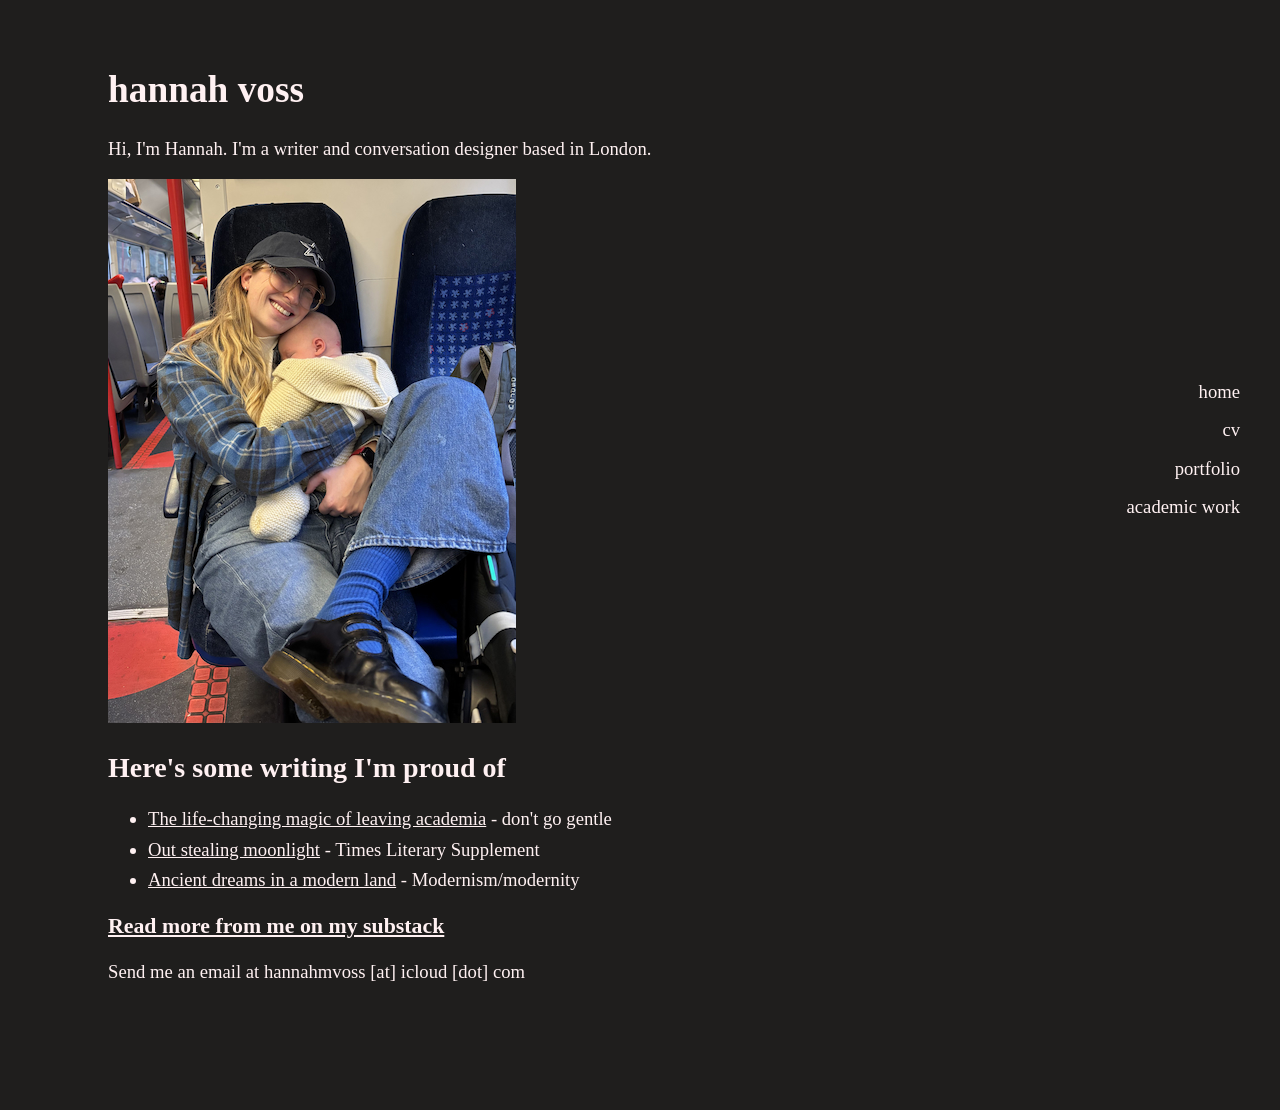
==== index.html @ 4b76bc66 "Update index.html" ====
<!DOCTYPE html>
<html>
<head>
  <title>hannah voss</title>
  <link rel="stylesheet" href="style.css">
  <link rel="apple-touch-icon" sizes="180x180" href="/apple-touch-icon.png">
  <link rel="icon" type="image/png" sizes="32x32" href="/favicon-32x32.png">
  <link rel="icon" type="image/png" sizes="16x16" href="/favicon-16x16.png">
  <link rel="manifest" href="/site.webmanifest">
</head>
  <body>
    <div class="sidebar">
      <a href="index.html">home</a>
      <a href="cv.html">cv</a>
      <a href="portfolio.html">portfolio</a>
      <a href="academic.html">academic work</a>
    </div>
    <div class="content">
    <h1 style="margin-top: 0;">hannah voss</h1>
    <p>Hi, I'm Hannah. I'm a writer and conversation designer based in London.</p>
    
    <img src="IMG_5648.jpg" alt="me on the train with my son" style="width:408px;height:544px;">
    
    <h2>Here's some writing I'm proud of</h2>
  
    <ul>
    <li><a href="https://hannahvoss.substack.com/p/the-life-changing-magic-of-leaving">The life-changing magic of leaving academia</a> - don't go gentle</li>
    <li><a href="https://www.the-tls.com/literature/poetry-literature/collected-poems-anne-stevenson-book-review-hannah-voss">Out stealing moonlight</a> - Times Literary Supplement</li>
    <li><a href="https://modernismmodernity.org/forums/posts/voss-ancient-dreams-modern-land-barbara-hepworth-scottish-national-gallery-modern-art">Ancient dreams in a modern land</a> - Modernism/modernity </li>
    </ul>
    
    <h3><a href="http://hannahvoss.substack.com">Read more from me on my substack</a></h3>
    <p>Send me an email at hannahmvoss [at] icloud [dot] com</p>
    </div>
  </body>
</html>
---- style.css ----
/* unvisited link */
a:link {
  color: #FFF1F2;
}
/* visited link */
a:visited {
  color: #677EAA;
}

body {
  color: #FFF1F2;
  background-color: #1F1E1D;
  padding: 100px;
  padding-top: 60px;
  font-size: 14pt;
  line-height: 1.2;
}

.sidebar {
  position: fixed;
  top: 50%;
  right: 40px;
  transform: translateY(-50%);
  display: flex;
  flex-direction: column;
  gap: 16px;
  text-align: right;
}

.sidebar a {
  color: #FFF1F2;
  text-decoration: none;
}

.sidebar a:hover {
  text-decoration: underline;
}

.content {
  max-width: 900px;
}

li {
  margin-bottom: 8px;
}

h1 {
  margin-top: 0;
}
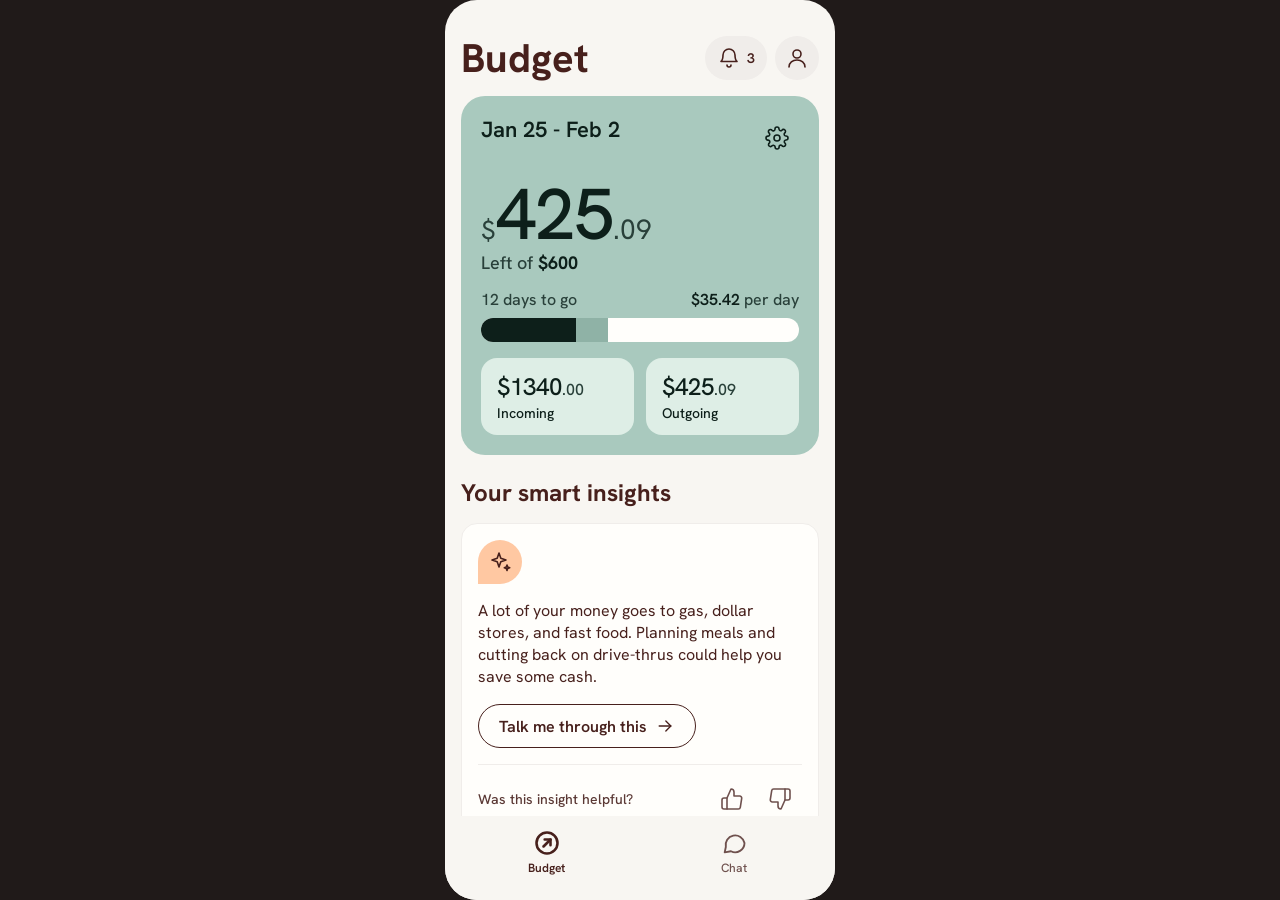
==== commit be0fd51d: "Add files via upload" ====
--- a/index.html
+++ b/index.html
@@ -1,36 +1,288 @@
-<!DOCTYPE html>
-<html>
+<!doctype html>
+<html lang="en">
 <head>
-  <title>hannah voss</title>
-  <link rel="stylesheet" href="style.css">
-  <link rel="apple-touch-icon" sizes="180x180" href="/apple-touch-icon.png">
-  <link rel="icon" type="image/png" sizes="32x32" href="/favicon-32x32.png">
-  <link rel="icon" type="image/png" sizes="16x16" href="/favicon-16x16.png">
-  <link rel="manifest" href="/site.webmanifest">
+<meta charset="utf-8">
+<meta name="viewport" content="width=device-width, initial-scale=1, viewport-fit=cover">
+<title>Budget insight to chat – prototype</title>
+<style>
+/* Hanken Grotesk, SIL Open Font License 1.1 (embedded so the prototype looks the same everywhere) */
+@font-face{font-family:'Hanken Grotesk';font-style:normal;font-weight:100 900;font-display:swap;src:url([data-uri]) format('woff2')}
+:root{
+  --bg:#f8f6f2; --card:#fffefb; --ink:#47201c; --ink2:#5b3935; --ink3:#6f514e; --ink3inv:#ac9b98;
+  --line:#f0edea; --chip:#f0edea; --peach:#ffc8a2;
+  --font:'Hanken Grotesk','Helvetica Neue',Helvetica,Arial,system-ui,sans-serif;
+}
+*{box-sizing:border-box}
+html,body{margin:0;height:100%}
+body{background:#201a19;font-family:var(--font);color:var(--ink);display:flex;align-items:center;justify-content:center;-webkit-font-smoothing:antialiased}
+button{font-family:inherit;cursor:pointer;color:inherit}
+svg{display:block}
+.ic{fill:none;stroke:currentColor;stroke-width:1.6;stroke-linecap:round;stroke-linejoin:round}
+
+.phone{position:relative;width:min(390px,100vw);height:min(929px,100dvh);background:var(--bg);overflow:hidden;display:flex;flex-direction:column;border-radius:32px}
+@media (max-width:430px){.phone{border-radius:0}}
+.screen{flex:1 1 0;min-height:0;display:none;flex-direction:column}
+.screen.on{display:flex}
+
+/* budget */
+#budget{overflow-y:auto;padding:36px 16px 24px;gap:16px}
+.top{display:flex;align-items:center;justify-content:space-between;gap:8px}
+.top h1{margin:0;font-size:40px;line-height:44px;font-weight:700}
+.top .r{display:flex;align-items:center;gap:8px}
+.pill{display:flex;align-items:center;gap:6px;height:44px;padding:0 12px;border:0;border-radius:1000px;background:var(--chip)}
+.pill b{font-size:14px;font-weight:600}
+.round{width:44px;height:44px;border:0;border-radius:50%;background:var(--chip);display:flex;align-items:center;justify-content:center}
+.plain{width:44px;height:44px;border:0;background:transparent;display:flex;align-items:center;justify-content:center}
+
+.bcard{background:#a9c9be;color:#0d1f1a;border-radius:24px;padding:20px;display:flex;flex-direction:column;gap:16px}
+.bcard .row1{display:flex;justify-content:space-between;align-items:flex-start}
+.bcard .date{font-size:22px;line-height:28px;font-weight:600}
+.amt{display:flex;align-items:baseline}
+.amt .d{font-size:26px;line-height:40px;color:#29403a}
+.amt .n{font-size:72px;line-height:76px;font-weight:500;letter-spacing:-1px}
+.amt .c{font-size:28px;line-height:40px;color:#29403a}
+.left{font-size:18px;line-height:22px;color:#29403a;font-weight:500}
+.left b{color:#0d1f1a;font-weight:700}
+.days{display:flex;justify-content:space-between;font-size:16px;line-height:20px;font-weight:500}
+.days .m{color:#29403a}
+.days b{font-weight:600}
+.bar{height:24px;border-radius:1000px;background:#fffefb;overflow:hidden;display:flex;margin-top:8px}
+.bar i{display:block;height:100%}
+.tiles{display:grid;grid-template-columns:repeat(2,minmax(0,1fr));gap:12px}
+.tile{background:#deeee6;border-radius:16px;padding:14px 16px}
+.tile .v{font-size:24px;line-height:30px;font-weight:500}
+.tile .v small{font-size:16px;color:#29403a}
+.tile .l{font-size:14px;line-height:16px;font-weight:500}
+
+#budget h2{margin:8px 0 0;font-size:24px;line-height:28px;font-weight:700}
+.insight{background:var(--card);border:1px solid var(--line);border-radius:16px;padding:16px;display:flex;flex-direction:column;gap:16px}
+.spark{width:44px;height:44px;border-radius:22px 22px 22px 0;background:var(--peach);display:flex;align-items:center;justify-content:center}
+.insight p{margin:0;font-size:16px;line-height:22px}
+.cta{align-self:flex-start;display:flex;align-items:center;gap:8px;height:44px;padding:0 20px;border:1px solid var(--ink);border-radius:1000px;background:transparent;font-size:16px;font-weight:600}
+.fb{border-top:1px solid var(--line);padding-top:12px;min-height:57px;display:flex;align-items:center;justify-content:space-between}
+.fb .q{font-size:14px;line-height:18px;font-weight:500;color:var(--ink2)}
+.fb .thumbs{display:flex;gap:4px}
+.thumb{color:var(--ink3)}
+.thumb.pressed{color:var(--ink3inv)}
+.thanks{display:none;align-items:center;gap:12px;min-height:44px;color:var(--ink2);font-size:16px}
+.fb.done .q,.fb.done .thumbs{display:none}
+.fb.done .thanks{display:flex}
+
+/* chat */
+#chat{background:radial-gradient(120% 55% at 100% 62%,rgba(255,200,162,.55),rgba(255,200,162,0) 70%),radial-gradient(90% 40% at 0% 40%,rgba(255,200,162,.35),rgba(255,200,162,0) 70%),#fffefb}
+.chead{display:flex;align-items:center;justify-content:space-between;padding:56px 16px 8px}
+.chead .r{display:flex;gap:8px}
+.chead .round{width:40px;height:40px}
+.msgs{flex:1 1 0;min-height:0;overflow-y:auto;scroll-behavior:smooth;padding:8px 20px 16px;display:flex;flex-direction:column;gap:24px}
+.msgs h1{margin:0;font-size:40px;line-height:44px;font-weight:700}
+.intro{font-size:16px;line-height:22px;display:flex;flex-direction:column;gap:16px}
+.intro ul{list-style:none;margin:0;padding:0;display:flex;flex-direction:column;gap:2px}
+.cleo{font-size:16px;line-height:22px;max-width:92%}
+.user{align-self:flex-end;max-width:80%;background:var(--card);border-radius:24px 24px 0 24px;padding:12px 20px;font-size:16px;line-height:22px}
+.dots span{display:inline-block;width:8px;height:8px;border-radius:50%;background:#846a67;margin-right:6px;animation:blink 1s infinite ease-in-out}
+.dots span:nth-child(2){animation-delay:.15s}
+.dots span:nth-child(3){animation-delay:.3s}
+@keyframes blink{0%,80%,100%{opacity:.25}40%{opacity:1}}
+.composer{background:rgba(255,254,251,.85);border-radius:32px 32px 0 0;padding:12px 16px 4px;display:flex;flex-direction:column;gap:12px}
+.chipwrap{display:flex;justify-content:flex-end}
+.chip{min-height:44px;max-width:100%;padding:0 20px;border:1px solid var(--ink);border-radius:1000px;background:var(--card);font-size:16px;font-weight:600}
+.inrow{display:flex;align-items:center;gap:12px}
+.input{flex:1 1 0;min-width:0;height:52px;padding:0 20px;border:1px solid var(--line);border-radius:1000px;background:var(--card);color:var(--ink2);text-align:left;font-size:16px}
+.voice{width:52px;height:52px;flex:none;border:0;border-radius:50%;background:var(--ink);color:#fffefb;display:flex;align-items:center;justify-content:center}
+
+/* nav */
+nav{flex:none;display:grid;grid-template-columns:repeat(2,minmax(0,1fr));padding:8px 8px 20px;transition:background .2s}
+nav button{min-height:56px;border:0;background:transparent;display:flex;flex-direction:column;align-items:center;justify-content:center;gap:4px;font-size:12px;line-height:14px;font-weight:500;color:var(--ink3)}
+nav button.active{color:var(--ink);font-weight:600}
+nav button.active .ic{stroke-width:2.2}
+nav button#nav-chat.active .ic{fill:currentColor}
+</style>
 </head>
-  <body>
-    <div class="sidebar">
-      <a href="index.html">home</a>
-      <a href="cv.html">cv</a>
-      <a href="portfolio.html">portfolio</a>
-      <a href="academic.html">academic work</a>
-    </div>
-    <div class="content">
-    <h1 style="margin-top: 0;">hannah voss</h1>
-    <p>Hi, I'm Hannah. I'm a writer and conversation designer based in London.</p>
-    
-    <img src="IMG_5648.jpg" alt="me on the train with my son" style="width:408px;height:544px;">
-    
-    <h2>Here's some writing I'm proud of</h2>
-  
-    <ul>
-    <li><a href="https://hannahvoss.substack.com/p/the-life-changing-magic-of-leaving">The life-changing magic of leaving academia</a> - don't go gentle</li>
-    <li><a href="https://www.the-tls.com/literature/poetry-literature/collected-poems-anne-stevenson-book-review-hannah-voss">Out stealing moonlight</a> - Times Literary Supplement</li>
-    <li><a href="https://modernismmodernity.org/forums/posts/voss-ancient-dreams-modern-land-barbara-hepworth-scottish-national-gallery-modern-art">Ancient dreams in a modern land</a> - Modernism/modernity </li>
-    </ul>
-    
-    <h3><a href="http://hannahvoss.substack.com">Read more from me on my substack</a></h3>
-    <p>Send me an email at hannahmvoss [at] icloud [dot] com</p>
-    </div>
-  </body>
+<body>
+
+<svg width="0" height="0" style="position:absolute" aria-hidden="true">
+  <defs>
+    <symbol id="i-bell" viewBox="0 0 24 24"><path d="M6 9a6 6 0 1 1 12 0c0 5 2 6.5 2 6.5H4S6 14 6 9Z"/><path d="M10 19a2 2 0 0 0 4 0"/></symbol>
+    <symbol id="i-user" viewBox="0 0 24 24"><circle cx="12" cy="8" r="4"/><path d="M4 21c0-4.4 3.6-7 8-7s8 2.6 8 7"/></symbol>
+    <symbol id="i-gear" viewBox="0 0 24 24"><circle cx="12" cy="12" r="3"/><path d="M19.4 15a1.7 1.7 0 0 0 .3 1.8l.1.1a2 2 0 1 1-2.8 2.8l-.1-.1a1.7 1.7 0 0 0-1.8-.3 1.7 1.7 0 0 0-1 1.5V21a2 2 0 1 1-4 0v-.1a1.7 1.7 0 0 0-1.1-1.5 1.7 1.7 0 0 0-1.8.3l-.1.1a2 2 0 1 1-2.8-2.8l.1-.1a1.7 1.7 0 0 0 .3-1.8 1.7 1.7 0 0 0-1.5-1H3a2 2 0 1 1 0-4h.1a1.7 1.7 0 0 0 1.5-1.1 1.7 1.7 0 0 0-.3-1.8l-.1-.1a2 2 0 1 1 2.8-2.8l.1.1a1.7 1.7 0 0 0 1.8.3H9a1.7 1.7 0 0 0 1-1.5V3a2 2 0 1 1 4 0v.1a1.7 1.7 0 0 0 1 1.5 1.7 1.7 0 0 0 1.8-.3l.1-.1a2 2 0 1 1 2.8 2.8l-.1.1a1.7 1.7 0 0 0-.3 1.8V9a1.7 1.7 0 0 0 1.5 1H21a2 2 0 1 1 0 4h-.1a1.7 1.7 0 0 0-1.5 1Z"/></symbol>
+    <symbol id="i-spark" viewBox="0 0 24 24"><path d="M11 3l1.8 5.2L18 10l-5.2 1.8L11 17l-1.8-5.2L4 10l5.2-1.8L11 3Z"/><path d="M19 15l.7 2 2 .7-2 .7-.7 2-.7-2-2-.7 2-.7.7-2Z"/></symbol>
+    <symbol id="i-up" viewBox="0 0 24 24"><path d="M14 9V5a3 3 0 0 0-3-3l-4 9v11h11.3a2 2 0 0 0 2-1.7l1.4-9a2 2 0 0 0-2-2.3H14Z"/><path d="M7 22H4a2 2 0 0 1-2-2v-7a2 2 0 0 1 2-2h3"/></symbol>
+    <symbol id="i-arrow" viewBox="0 0 24 24"><path d="M5 12h14"/><path d="M13 6l6 6-6 6"/></symbol>
+    <symbol id="i-check" viewBox="0 0 24 24"><circle cx="12" cy="12" r="10"/><path d="M8 12.5l3 3 5-6"/></symbol>
+    <symbol id="i-history" viewBox="0 0 24 24"><path d="M3 12a9 9 0 1 0 3-6.7"/><path d="M3 4v5h5"/><path d="M12 7v5l3 2"/></symbol>
+    <symbol id="i-voice" viewBox="0 0 24 24"><path d="M4 10v4M8 7v10M12 4v16M16 8v8M20 11v2"/></symbol>
+    <symbol id="i-budget" viewBox="0 0 24 24"><circle cx="12" cy="12" r="9"/><path d="M9 15l6-6"/><path d="M10 9h5v5"/></symbol>
+    <symbol id="i-chat" viewBox="0 0 24 24"><path d="M21 12a8 8 0 0 1-11.6 7.1L4 20l1-4.6A8 8 0 1 1 21 12Z"/></symbol>
+  </defs>
+</svg>
+
+<main class="phone">
+
+  <section id="budget" class="screen on" aria-label="Budget">
+    <div class="top">
+      <h1>Budget</h1>
+      <div class="r">
+        <button class="pill" type="button" aria-label="3 notifications"><svg class="ic" width="24" height="24"><use href="#i-bell"/></svg><b>3</b></button>
+        <button class="round" type="button" aria-label="Profile"><svg class="ic" width="24" height="24"><use href="#i-user"/></svg></button>
+      </div>
+    </div>
+
+    <div class="bcard">
+      <div class="row1">
+        <span class="date">Jan 25 - Feb 2</span>
+        <button class="plain" type="button" aria-label="Budget settings"><svg class="ic" width="24" height="24"><use href="#i-gear"/></svg></button>
+      </div>
+      <div>
+        <div class="amt"><span class="d">$</span><span class="n">425</span><span class="c">.09</span></div>
+        <div class="left">Left of <b>$600</b></div>
+      </div>
+      <div>
+        <div class="days"><span class="m">12 days to go</span><span><b>$35.42</b> <span class="m">per day</span></span></div>
+        <div class="bar"><i style="width:30%;background:#0d1f1a"></i><i style="width:10%;background:#8fb2a6"></i></div>
+      </div>
+      <div class="tiles">
+        <div class="tile"><div class="v">$1340<small>.00</small></div><div class="l">Incoming</div></div>
+        <div class="tile"><div class="v">$425<small>.09</small></div><div class="l">Outgoing</div></div>
+      </div>
+    </div>
+
+    <h2>Your smart insights</h2>
+    <div class="insight">
+      <div class="spark" aria-hidden="true"><svg class="ic" width="24" height="24"><use href="#i-spark"/></svg></div>
+      <p>A lot of your money goes to gas, dollar stores, and fast food. Planning meals and cutting back on drive-thrus could help you save some cash.</p>
+      <button class="cta" id="cta" type="button">Talk me through this <svg class="ic" width="20" height="20"><use href="#i-arrow"/></svg></button>
+      <div class="fb" id="fb">
+        <span class="q">Was this insight helpful?</span>
+        <div class="thumbs">
+          <button class="plain thumb" id="up" type="button" aria-label="Helpful"><svg class="ic" width="24" height="24"><use href="#i-up"/></svg></button>
+          <button class="plain thumb" id="down" type="button" aria-label="Not helpful"><svg class="ic" width="24" height="24" style="transform:rotate(180deg)"><use href="#i-up"/></svg></button>
+        </div>
+        <div class="thanks" role="status"><span>Thanks for your feedback</span><svg class="ic" width="28" height="28"><use href="#i-check"/></svg></div>
+      </div>
+    </div>
+  </section>
+
+  <section id="chat" class="screen" aria-label="Chat">
+    <div class="chead">
+      <button class="round" type="button" aria-label="Chat history"><svg class="ic" width="22" height="22"><use href="#i-history"/></svg></button>
+      <div class="r">
+        <button class="round" type="button" aria-label="Notifications"><svg class="ic" width="22" height="22"><use href="#i-bell"/></svg></button>
+        <button class="round" type="button" aria-label="Profile"><svg class="ic" width="22" height="22"><use href="#i-user"/></svg></button>
+      </div>
+    </div>
+    <div class="msgs" id="msgs">
+      <h1>Let's talk tactics</h1>
+      <div class="intro">
+        <span>You're spending most of your money on 👇</span>
+        <ul><li>⛽ gas</li><li>💸 dollar stores</li><li>🍔 fast food</li></ul>
+        <span>That doesn't leave a ton of room for essentials. Want to make a plan to cut back?</span>
+      </div>
+    </div>
+    <div class="composer">
+      <div class="chipwrap" id="chipwrap"><button class="chip" id="chip" type="button"></button></div>
+      <div class="inrow">
+        <button class="input" id="input" type="button">Ask me anything…</button>
+        <button class="voice" id="voice" type="button" aria-label="Voice"><svg width="28" height="28" viewBox="0 0 28 28" fill="none" stroke="currentColor" stroke-width="1.6" stroke-linecap="round" stroke-linejoin="round" aria-hidden="true"><path d="M5 12v5M9 9v11M13 6v17M17 10v9M21 13v3"/><path d="M22.5 2.5l.7 1.8 1.8.7-1.8.7-.7 1.8-.7-1.8-1.8-.7 1.8-.7z" fill="currentColor" stroke="none"/></svg></button>
+      </div>
+    </div>
+  </section>
+
+  <nav id="nav" aria-label="Main">
+    <button type="button" id="nav-budget" class="active"><svg class="ic" width="28" height="28"><use href="#i-budget"/></svg><span>Budget</span></button>
+    <button type="button" id="nav-chat"><svg class="ic" width="28" height="28"><use href="#i-chat"/></svg><span>Chat</span></button>
+  </nav>
+</main>
+
+<script>
+(function () {
+  var script = [
+    { user: "what should I do?", cleo: "Drive-thrus can be a cheap one-off, but those costs really build up over time. Have you ever tried meal planning?" },
+    { user: "yeah but it takes too much time", cleo: "I hear you. What about meal kit delivery services? They save time and reduce food waste." },
+    { user: "that's too expensive", cleo: "Okay, fair point. Maybe start small with a few meals a week. Or batch cook on the weekends?" },
+    { user: "I need something even easier", cleo: "How about prepping some simple staples like grains and veggies on a day off? Then mix and match during the week." },
+    { user: "that's actually a pretty good idea", cleo: "Okay, glad that works for you. What day this week do you want to do your prep?" },
+    { user: "I could do it today", cleo: "Great move. Let me know how it goes, and if you need more help, I'm here." }
+  ];
+  var $ = function (id) { return document.getElementById(id); };
+  var budget = $('budget'), chat = $('chat'), msgs = $('msgs'), chip = $('chip'), chipwrap = $('chipwrap');
+  var nav = $('nav'), navB = $('nav-budget'), navC = $('nav-chat');
+  var fb = $('fb'), up = $('up'), down = $('down');
+  var sent = 0, busy = false, timer = null, fbTimer = null, fbLocked = false;
+
+  function scrollDown() { msgs.scrollTop = msgs.scrollHeight; }
+  function el(cls, text) { var d = document.createElement('div'); d.className = cls; if (text) d.textContent = text; return d; }
+
+  function updateChip() {
+    var canSend = sent < script.length && !busy;
+    chipwrap.style.display = canSend ? 'flex' : 'none';
+    if (canSend) chip.textContent = script[sent].user;
+  }
+
+  function resetChat() {
+    clearTimeout(timer);
+    sent = 0; busy = false;
+    while (msgs.children.length > 2) msgs.removeChild(msgs.lastChild);
+    updateChip();
+  }
+
+  function show(screen) {
+    var isChat = screen === 'chat';
+    budget.classList.toggle('on', !isChat);
+    chat.classList.toggle('on', isChat);
+    navB.classList.toggle('active', !isChat);
+    navC.classList.toggle('active', isChat);
+    nav.style.background = isChat ? 'rgba(255,254,251,.85)' : 'var(--bg)';
+    if (isChat) { resetChat(); }
+  }
+
+  function send() {
+    if (busy || sent >= script.length) return;
+    var step = script[sent];
+    sent++;
+    msgs.appendChild(el('user', step.user));
+    if (!step.cleo) { updateChip(); scrollDown(); return; }
+    busy = true;
+    updateChip();
+    var dots = document.createElement('div');
+    dots.className = 'dots'; dots.setAttribute('role', 'status'); dots.setAttribute('aria-label', 'Cleo is typing');
+    dots.innerHTML = '<span></span><span></span><span></span>';
+    msgs.appendChild(dots);
+    scrollDown();
+    timer = setTimeout(function () {
+      msgs.removeChild(dots);
+      msgs.appendChild(el('cleo', step.cleo));
+      busy = false;
+      updateChip();
+      scrollDown();
+    }, 1100);
+  }
+
+  function thumb(btn) {
+    if (fbLocked) return;
+    fbLocked = true;
+    btn.classList.add('pressed');
+    fbTimer = setTimeout(function () { fb.classList.add('done'); }, 700);
+  }
+
+  function resetFeedback() {
+    clearTimeout(fbTimer);
+    fbLocked = false;
+    up.classList.remove('pressed'); down.classList.remove('pressed');
+    fb.classList.remove('done');
+  }
+
+  $('cta').addEventListener('click', function () { show('chat'); });
+  navC.addEventListener('click', function () { show('chat'); });
+  navB.addEventListener('click', function () { resetFeedback(); show('budget'); });
+  up.addEventListener('click', function () { thumb(up); });
+  down.addEventListener('click', function () { thumb(down); });
+  chip.addEventListener('click', send);
+  $('input').addEventListener('click', send);
+  $('voice').addEventListener('click', send);
+
+  nav.style.background = 'var(--bg)';
+  updateChip();
+})();
+</script>
+</body>
 </html>
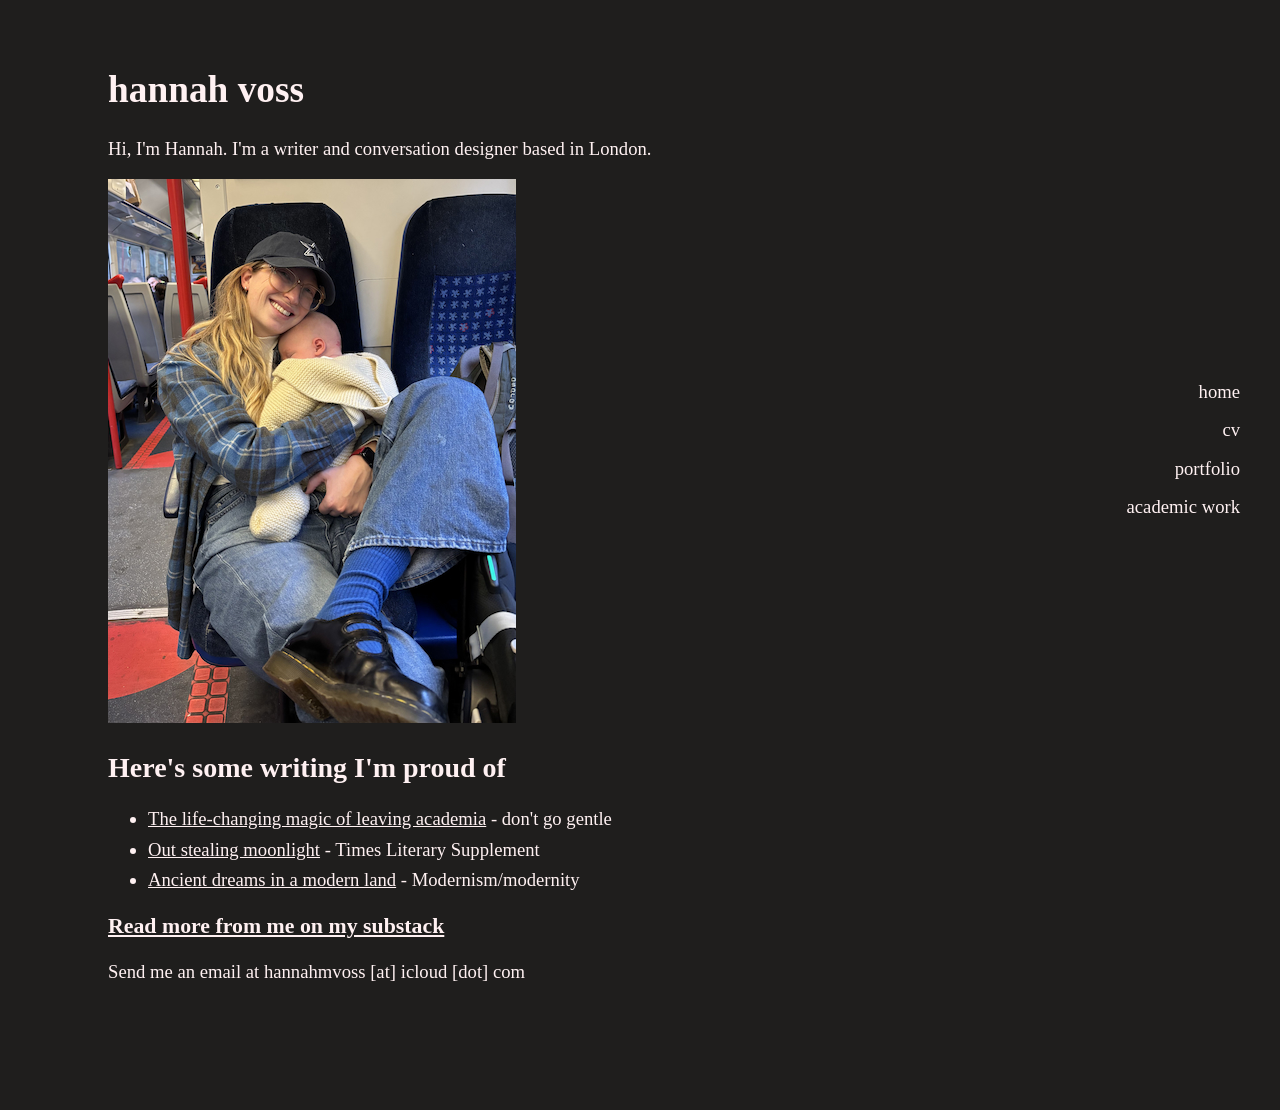
==== commit ff075a16: "Create index.html" ====
--- a/index.html
+++ b/index.html
@@ -1,288 +1,36 @@
-<!doctype html>
-<html lang="en">
+<!DOCTYPE html>
+<html>
 <head>
-<meta charset="utf-8">
-<meta name="viewport" content="width=device-width, initial-scale=1, viewport-fit=cover">
-<title>Budget insight to chat – prototype</title>
-<style>
-/* Hanken Grotesk, SIL Open Font License 1.1 (embedded so the prototype looks the same everywhere) */
-@font-face{font-family:'Hanken Grotesk';font-style:normal;font-weight:100 900;font-display:swap;src:url([data-uri]) format('woff2')}
-:root{
-  --bg:#f8f6f2; --card:#fffefb; --ink:#47201c; --ink2:#5b3935; --ink3:#6f514e; --ink3inv:#ac9b98;
-  --line:#f0edea; --chip:#f0edea; --peach:#ffc8a2;
-  --font:'Hanken Grotesk','Helvetica Neue',Helvetica,Arial,system-ui,sans-serif;
-}
-*{box-sizing:border-box}
-html,body{margin:0;height:100%}
-body{background:#201a19;font-family:var(--font);color:var(--ink);display:flex;align-items:center;justify-content:center;-webkit-font-smoothing:antialiased}
-button{font-family:inherit;cursor:pointer;color:inherit}
-svg{display:block}
-.ic{fill:none;stroke:currentColor;stroke-width:1.6;stroke-linecap:round;stroke-linejoin:round}
-
-.phone{position:relative;width:min(390px,100vw);height:min(929px,100dvh);background:var(--bg);overflow:hidden;display:flex;flex-direction:column;border-radius:32px}
-@media (max-width:430px){.phone{border-radius:0}}
-.screen{flex:1 1 0;min-height:0;display:none;flex-direction:column}
-.screen.on{display:flex}
-
-/* budget */
-#budget{overflow-y:auto;padding:36px 16px 24px;gap:16px}
-.top{display:flex;align-items:center;justify-content:space-between;gap:8px}
-.top h1{margin:0;font-size:40px;line-height:44px;font-weight:700}
-.top .r{display:flex;align-items:center;gap:8px}
-.pill{display:flex;align-items:center;gap:6px;height:44px;padding:0 12px;border:0;border-radius:1000px;background:var(--chip)}
-.pill b{font-size:14px;font-weight:600}
-.round{width:44px;height:44px;border:0;border-radius:50%;background:var(--chip);display:flex;align-items:center;justify-content:center}
-.plain{width:44px;height:44px;border:0;background:transparent;display:flex;align-items:center;justify-content:center}
-
-.bcard{background:#a9c9be;color:#0d1f1a;border-radius:24px;padding:20px;display:flex;flex-direction:column;gap:16px}
-.bcard .row1{display:flex;justify-content:space-between;align-items:flex-start}
-.bcard .date{font-size:22px;line-height:28px;font-weight:600}
-.amt{display:flex;align-items:baseline}
-.amt .d{font-size:26px;line-height:40px;color:#29403a}
-.amt .n{font-size:72px;line-height:76px;font-weight:500;letter-spacing:-1px}
-.amt .c{font-size:28px;line-height:40px;color:#29403a}
-.left{font-size:18px;line-height:22px;color:#29403a;font-weight:500}
-.left b{color:#0d1f1a;font-weight:700}
-.days{display:flex;justify-content:space-between;font-size:16px;line-height:20px;font-weight:500}
-.days .m{color:#29403a}
-.days b{font-weight:600}
-.bar{height:24px;border-radius:1000px;background:#fffefb;overflow:hidden;display:flex;margin-top:8px}
-.bar i{display:block;height:100%}
-.tiles{display:grid;grid-template-columns:repeat(2,minmax(0,1fr));gap:12px}
-.tile{background:#deeee6;border-radius:16px;padding:14px 16px}
-.tile .v{font-size:24px;line-height:30px;font-weight:500}
-.tile .v small{font-size:16px;color:#29403a}
-.tile .l{font-size:14px;line-height:16px;font-weight:500}
-
-#budget h2{margin:8px 0 0;font-size:24px;line-height:28px;font-weight:700}
-.insight{background:var(--card);border:1px solid var(--line);border-radius:16px;padding:16px;display:flex;flex-direction:column;gap:16px}
-.spark{width:44px;height:44px;border-radius:22px 22px 22px 0;background:var(--peach);display:flex;align-items:center;justify-content:center}
-.insight p{margin:0;font-size:16px;line-height:22px}
-.cta{align-self:flex-start;display:flex;align-items:center;gap:8px;height:44px;padding:0 20px;border:1px solid var(--ink);border-radius:1000px;background:transparent;font-size:16px;font-weight:600}
-.fb{border-top:1px solid var(--line);padding-top:12px;min-height:57px;display:flex;align-items:center;justify-content:space-between}
-.fb .q{font-size:14px;line-height:18px;font-weight:500;color:var(--ink2)}
-.fb .thumbs{display:flex;gap:4px}
-.thumb{color:var(--ink3)}
-.thumb.pressed{color:var(--ink3inv)}
-.thanks{display:none;align-items:center;gap:12px;min-height:44px;color:var(--ink2);font-size:16px}
-.fb.done .q,.fb.done .thumbs{display:none}
-.fb.done .thanks{display:flex}
-
-/* chat */
-#chat{background:radial-gradient(120% 55% at 100% 62%,rgba(255,200,162,.55),rgba(255,200,162,0) 70%),radial-gradient(90% 40% at 0% 40%,rgba(255,200,162,.35),rgba(255,200,162,0) 70%),#fffefb}
-.chead{display:flex;align-items:center;justify-content:space-between;padding:56px 16px 8px}
-.chead .r{display:flex;gap:8px}
-.chead .round{width:40px;height:40px}
-.msgs{flex:1 1 0;min-height:0;overflow-y:auto;scroll-behavior:smooth;padding:8px 20px 16px;display:flex;flex-direction:column;gap:24px}
-.msgs h1{margin:0;font-size:40px;line-height:44px;font-weight:700}
-.intro{font-size:16px;line-height:22px;display:flex;flex-direction:column;gap:16px}
-.intro ul{list-style:none;margin:0;padding:0;display:flex;flex-direction:column;gap:2px}
-.cleo{font-size:16px;line-height:22px;max-width:92%}
-.user{align-self:flex-end;max-width:80%;background:var(--card);border-radius:24px 24px 0 24px;padding:12px 20px;font-size:16px;line-height:22px}
-.dots span{display:inline-block;width:8px;height:8px;border-radius:50%;background:#846a67;margin-right:6px;animation:blink 1s infinite ease-in-out}
-.dots span:nth-child(2){animation-delay:.15s}
-.dots span:nth-child(3){animation-delay:.3s}
-@keyframes blink{0%,80%,100%{opacity:.25}40%{opacity:1}}
-.composer{background:rgba(255,254,251,.85);border-radius:32px 32px 0 0;padding:12px 16px 4px;display:flex;flex-direction:column;gap:12px}
-.chipwrap{display:flex;justify-content:flex-end}
-.chip{min-height:44px;max-width:100%;padding:0 20px;border:1px solid var(--ink);border-radius:1000px;background:var(--card);font-size:16px;font-weight:600}
-.inrow{display:flex;align-items:center;gap:12px}
-.input{flex:1 1 0;min-width:0;height:52px;padding:0 20px;border:1px solid var(--line);border-radius:1000px;background:var(--card);color:var(--ink2);text-align:left;font-size:16px}
-.voice{width:52px;height:52px;flex:none;border:0;border-radius:50%;background:var(--ink);color:#fffefb;display:flex;align-items:center;justify-content:center}
-
-/* nav */
-nav{flex:none;display:grid;grid-template-columns:repeat(2,minmax(0,1fr));padding:8px 8px 20px;transition:background .2s}
-nav button{min-height:56px;border:0;background:transparent;display:flex;flex-direction:column;align-items:center;justify-content:center;gap:4px;font-size:12px;line-height:14px;font-weight:500;color:var(--ink3)}
-nav button.active{color:var(--ink);font-weight:600}
-nav button.active .ic{stroke-width:2.2}
-nav button#nav-chat.active .ic{fill:currentColor}
-</style>
+  <title>hannah voss</title>
+  <link rel="stylesheet" href="style.css">
+  <link rel="apple-touch-icon" sizes="180x180" href="/apple-touch-icon.png">
+  <link rel="icon" type="image/png" sizes="32x32" href="/favicon-32x32.png">
+  <link rel="icon" type="image/png" sizes="16x16" href="/favicon-16x16.png">
+  <link rel="manifest" href="/site.webmanifest">
 </head>
-<body>
-
-<svg width="0" height="0" style="position:absolute" aria-hidden="true">
-  <defs>
-    <symbol id="i-bell" viewBox="0 0 24 24"><path d="M6 9a6 6 0 1 1 12 0c0 5 2 6.5 2 6.5H4S6 14 6 9Z"/><path d="M10 19a2 2 0 0 0 4 0"/></symbol>
-    <symbol id="i-user" viewBox="0 0 24 24"><circle cx="12" cy="8" r="4"/><path d="M4 21c0-4.4 3.6-7 8-7s8 2.6 8 7"/></symbol>
-    <symbol id="i-gear" viewBox="0 0 24 24"><circle cx="12" cy="12" r="3"/><path d="M19.4 15a1.7 1.7 0 0 0 .3 1.8l.1.1a2 2 0 1 1-2.8 2.8l-.1-.1a1.7 1.7 0 0 0-1.8-.3 1.7 1.7 0 0 0-1 1.5V21a2 2 0 1 1-4 0v-.1a1.7 1.7 0 0 0-1.1-1.5 1.7 1.7 0 0 0-1.8.3l-.1.1a2 2 0 1 1-2.8-2.8l.1-.1a1.7 1.7 0 0 0 .3-1.8 1.7 1.7 0 0 0-1.5-1H3a2 2 0 1 1 0-4h.1a1.7 1.7 0 0 0 1.5-1.1 1.7 1.7 0 0 0-.3-1.8l-.1-.1a2 2 0 1 1 2.8-2.8l.1.1a1.7 1.7 0 0 0 1.8.3H9a1.7 1.7 0 0 0 1-1.5V3a2 2 0 1 1 4 0v.1a1.7 1.7 0 0 0 1 1.5 1.7 1.7 0 0 0 1.8-.3l.1-.1a2 2 0 1 1 2.8 2.8l-.1.1a1.7 1.7 0 0 0-.3 1.8V9a1.7 1.7 0 0 0 1.5 1H21a2 2 0 1 1 0 4h-.1a1.7 1.7 0 0 0-1.5 1Z"/></symbol>
-    <symbol id="i-spark" viewBox="0 0 24 24"><path d="M11 3l1.8 5.2L18 10l-5.2 1.8L11 17l-1.8-5.2L4 10l5.2-1.8L11 3Z"/><path d="M19 15l.7 2 2 .7-2 .7-.7 2-.7-2-2-.7 2-.7.7-2Z"/></symbol>
-    <symbol id="i-up" viewBox="0 0 24 24"><path d="M14 9V5a3 3 0 0 0-3-3l-4 9v11h11.3a2 2 0 0 0 2-1.7l1.4-9a2 2 0 0 0-2-2.3H14Z"/><path d="M7 22H4a2 2 0 0 1-2-2v-7a2 2 0 0 1 2-2h3"/></symbol>
-    <symbol id="i-arrow" viewBox="0 0 24 24"><path d="M5 12h14"/><path d="M13 6l6 6-6 6"/></symbol>
-    <symbol id="i-check" viewBox="0 0 24 24"><circle cx="12" cy="12" r="10"/><path d="M8 12.5l3 3 5-6"/></symbol>
-    <symbol id="i-history" viewBox="0 0 24 24"><path d="M3 12a9 9 0 1 0 3-6.7"/><path d="M3 4v5h5"/><path d="M12 7v5l3 2"/></symbol>
-    <symbol id="i-voice" viewBox="0 0 24 24"><path d="M4 10v4M8 7v10M12 4v16M16 8v8M20 11v2"/></symbol>
-    <symbol id="i-budget" viewBox="0 0 24 24"><circle cx="12" cy="12" r="9"/><path d="M9 15l6-6"/><path d="M10 9h5v5"/></symbol>
-    <symbol id="i-chat" viewBox="0 0 24 24"><path d="M21 12a8 8 0 0 1-11.6 7.1L4 20l1-4.6A8 8 0 1 1 21 12Z"/></symbol>
-  </defs>
-</svg>
-
-<main class="phone">
-
-  <section id="budget" class="screen on" aria-label="Budget">
-    <div class="top">
-      <h1>Budget</h1>
-      <div class="r">
-        <button class="pill" type="button" aria-label="3 notifications"><svg class="ic" width="24" height="24"><use href="#i-bell"/></svg><b>3</b></button>
-        <button class="round" type="button" aria-label="Profile"><svg class="ic" width="24" height="24"><use href="#i-user"/></svg></button>
-      </div>
+  <body>
+    <div class="sidebar">
+      <a href="index.html">home</a>
+      <a href="cv.html">cv</a>
+      <a href="portfolio.html">portfolio</a>
+      <a href="academic.html">academic work</a>
     </div>
-
-    <div class="bcard">
-      <div class="row1">
-        <span class="date">Jan 25 - Feb 2</span>
-        <button class="plain" type="button" aria-label="Budget settings"><svg class="ic" width="24" height="24"><use href="#i-gear"/></svg></button>
-      </div>
-      <div>
-        <div class="amt"><span class="d">$</span><span class="n">425</span><span class="c">.09</span></div>
-        <div class="left">Left of <b>$600</b></div>
-      </div>
-      <div>
-        <div class="days"><span class="m">12 days to go</span><span><b>$35.42</b> <span class="m">per day</span></span></div>
-        <div class="bar"><i style="width:30%;background:#0d1f1a"></i><i style="width:10%;background:#8fb2a6"></i></div>
-      </div>
-      <div class="tiles">
-        <div class="tile"><div class="v">$1340<small>.00</small></div><div class="l">Incoming</div></div>
-        <div class="tile"><div class="v">$425<small>.09</small></div><div class="l">Outgoing</div></div>
-      </div>
+    <div class="content">
+    <h1 style="margin-top: 0;">hannah voss</h1>
+    <p>Hi, I'm Hannah. I'm a writer and conversation designer based in London.</p>
+    
+    <img src="IMG_5648.jpg" alt="me on the train with my son" style="width:408px;height:544px;">
+    
+    <h2>Here's some writing I'm proud of</h2>
+  
+    <ul>
+    <li><a href="https://hannahvoss.substack.com/p/the-life-changing-magic-of-leaving">The life-changing magic of leaving academia</a> - don't go gentle</li>
+    <li><a href="https://www.the-tls.com/literature/poetry-literature/collected-poems-anne-stevenson-book-review-hannah-voss">Out stealing moonlight</a> - Times Literary Supplement</li>
+    <li><a href="https://modernismmodernity.org/forums/posts/voss-ancient-dreams-modern-land-barbara-hepworth-scottish-national-gallery-modern-art">Ancient dreams in a modern land</a> - Modernism/modernity </li>
+    </ul>
+    
+    <h3><a href="http://hannahvoss.substack.com">Read more from me on my substack</a></h3>
+    <p>Send me an email at hannahmvoss [at] icloud [dot] com</p>
     </div>
-
-    <h2>Your smart insights</h2>
-    <div class="insight">
-      <div class="spark" aria-hidden="true"><svg class="ic" width="24" height="24"><use href="#i-spark"/></svg></div>
-      <p>A lot of your money goes to gas, dollar stores, and fast food. Planning meals and cutting back on drive-thrus could help you save some cash.</p>
-      <button class="cta" id="cta" type="button">Talk me through this <svg class="ic" width="20" height="20"><use href="#i-arrow"/></svg></button>
-      <div class="fb" id="fb">
-        <span class="q">Was this insight helpful?</span>
-        <div class="thumbs">
-          <button class="plain thumb" id="up" type="button" aria-label="Helpful"><svg class="ic" width="24" height="24"><use href="#i-up"/></svg></button>
-          <button class="plain thumb" id="down" type="button" aria-label="Not helpful"><svg class="ic" width="24" height="24" style="transform:rotate(180deg)"><use href="#i-up"/></svg></button>
-        </div>
-        <div class="thanks" role="status"><span>Thanks for your feedback</span><svg class="ic" width="28" height="28"><use href="#i-check"/></svg></div>
-      </div>
-    </div>
-  </section>
-
-  <section id="chat" class="screen" aria-label="Chat">
-    <div class="chead">
-      <button class="round" type="button" aria-label="Chat history"><svg class="ic" width="22" height="22"><use href="#i-history"/></svg></button>
-      <div class="r">
-        <button class="round" type="button" aria-label="Notifications"><svg class="ic" width="22" height="22"><use href="#i-bell"/></svg></button>
-        <button class="round" type="button" aria-label="Profile"><svg class="ic" width="22" height="22"><use href="#i-user"/></svg></button>
-      </div>
-    </div>
-    <div class="msgs" id="msgs">
-      <h1>Let's talk tactics</h1>
-      <div class="intro">
-        <span>You're spending most of your money on 👇</span>
-        <ul><li>⛽ gas</li><li>💸 dollar stores</li><li>🍔 fast food</li></ul>
-        <span>That doesn't leave a ton of room for essentials. Want to make a plan to cut back?</span>
-      </div>
-    </div>
-    <div class="composer">
-      <div class="chipwrap" id="chipwrap"><button class="chip" id="chip" type="button"></button></div>
-      <div class="inrow">
-        <button class="input" id="input" type="button">Ask me anything…</button>
-        <button class="voice" id="voice" type="button" aria-label="Voice"><svg width="28" height="28" viewBox="0 0 28 28" fill="none" stroke="currentColor" stroke-width="1.6" stroke-linecap="round" stroke-linejoin="round" aria-hidden="true"><path d="M5 12v5M9 9v11M13 6v17M17 10v9M21 13v3"/><path d="M22.5 2.5l.7 1.8 1.8.7-1.8.7-.7 1.8-.7-1.8-1.8-.7 1.8-.7z" fill="currentColor" stroke="none"/></svg></button>
-      </div>
-    </div>
-  </section>
-
-  <nav id="nav" aria-label="Main">
-    <button type="button" id="nav-budget" class="active"><svg class="ic" width="28" height="28"><use href="#i-budget"/></svg><span>Budget</span></button>
-    <button type="button" id="nav-chat"><svg class="ic" width="28" height="28"><use href="#i-chat"/></svg><span>Chat</span></button>
-  </nav>
-</main>
-
-<script>
-(function () {
-  var script = [
-    { user: "what should I do?", cleo: "Drive-thrus can be a cheap one-off, but those costs really build up over time. Have you ever tried meal planning?" },
-    { user: "yeah but it takes too much time", cleo: "I hear you. What about meal kit delivery services? They save time and reduce food waste." },
-    { user: "that's too expensive", cleo: "Okay, fair point. Maybe start small with a few meals a week. Or batch cook on the weekends?" },
-    { user: "I need something even easier", cleo: "How about prepping some simple staples like grains and veggies on a day off? Then mix and match during the week." },
-    { user: "that's actually a pretty good idea", cleo: "Okay, glad that works for you. What day this week do you want to do your prep?" },
-    { user: "I could do it today", cleo: "Great move. Let me know how it goes, and if you need more help, I'm here." }
-  ];
-  var $ = function (id) { return document.getElementById(id); };
-  var budget = $('budget'), chat = $('chat'), msgs = $('msgs'), chip = $('chip'), chipwrap = $('chipwrap');
-  var nav = $('nav'), navB = $('nav-budget'), navC = $('nav-chat');
-  var fb = $('fb'), up = $('up'), down = $('down');
-  var sent = 0, busy = false, timer = null, fbTimer = null, fbLocked = false;
-
-  function scrollDown() { msgs.scrollTop = msgs.scrollHeight; }
-  function el(cls, text) { var d = document.createElement('div'); d.className = cls; if (text) d.textContent = text; return d; }
-
-  function updateChip() {
-    var canSend = sent < script.length && !busy;
-    chipwrap.style.display = canSend ? 'flex' : 'none';
-    if (canSend) chip.textContent = script[sent].user;
-  }
-
-  function resetChat() {
-    clearTimeout(timer);
-    sent = 0; busy = false;
-    while (msgs.children.length > 2) msgs.removeChild(msgs.lastChild);
-    updateChip();
-  }
-
-  function show(screen) {
-    var isChat = screen === 'chat';
-    budget.classList.toggle('on', !isChat);
-    chat.classList.toggle('on', isChat);
-    navB.classList.toggle('active', !isChat);
-    navC.classList.toggle('active', isChat);
-    nav.style.background = isChat ? 'rgba(255,254,251,.85)' : 'var(--bg)';
-    if (isChat) { resetChat(); }
-  }
-
-  function send() {
-    if (busy || sent >= script.length) return;
-    var step = script[sent];
-    sent++;
-    msgs.appendChild(el('user', step.user));
-    if (!step.cleo) { updateChip(); scrollDown(); return; }
-    busy = true;
-    updateChip();
-    var dots = document.createElement('div');
-    dots.className = 'dots'; dots.setAttribute('role', 'status'); dots.setAttribute('aria-label', 'Cleo is typing');
-    dots.innerHTML = '<span></span><span></span><span></span>';
-    msgs.appendChild(dots);
-    scrollDown();
-    timer = setTimeout(function () {
-      msgs.removeChild(dots);
-      msgs.appendChild(el('cleo', step.cleo));
-      busy = false;
-      updateChip();
-      scrollDown();
-    }, 1100);
-  }
-
-  function thumb(btn) {
-    if (fbLocked) return;
-    fbLocked = true;
-    btn.classList.add('pressed');
-    fbTimer = setTimeout(function () { fb.classList.add('done'); }, 700);
-  }
-
-  function resetFeedback() {
-    clearTimeout(fbTimer);
-    fbLocked = false;
-    up.classList.remove('pressed'); down.classList.remove('pressed');
-    fb.classList.remove('done');
-  }
-
-  $('cta').addEventListener('click', function () { show('chat'); });
-  navC.addEventListener('click', function () { show('chat'); });
-  navB.addEventListener('click', function () { resetFeedback(); show('budget'); });
-  up.addEventListener('click', function () { thumb(up); });
-  down.addEventListener('click', function () { thumb(down); });
-  chip.addEventListener('click', send);
-  $('input').addEventListener('click', send);
-  $('voice').addEventListener('click', send);
-
-  nav.style.background = 'var(--bg)';
-  updateChip();
-})();
-</script>
-</body>
+  </body>
 </html>
--- a/style.css
+++ b/style.css
@@ -0,0 +1,49 @@
+/* unvisited link */
+a:link {
+  color: #FFF1F2;
+}
+/* visited link */
+a:visited {
+  color: #677EAA;
+}
+
+body {
+  color: #FFF1F2;
+  background-color: #1F1E1D;
+  padding: 100px;
+  padding-top: 60px;
+  font-size: 14pt;
+  line-height: 1.2;
+}
+
+.sidebar {
+  position: fixed;
+  top: 50%;
+  right: 40px;
+  transform: translateY(-50%);
+  display: flex;
+  flex-direction: column;
+  gap: 16px;
+  text-align: right;
+}
+
+.sidebar a {
+  color: #FFF1F2;
+  text-decoration: none;
+}
+
+.sidebar a:hover {
+  text-decoration: underline;
+}
+
+.content {
+  max-width: 900px;
+}
+
+li {
+  margin-bottom: 8px;
+}
+
+h1 {
+  margin-top: 0;
+}
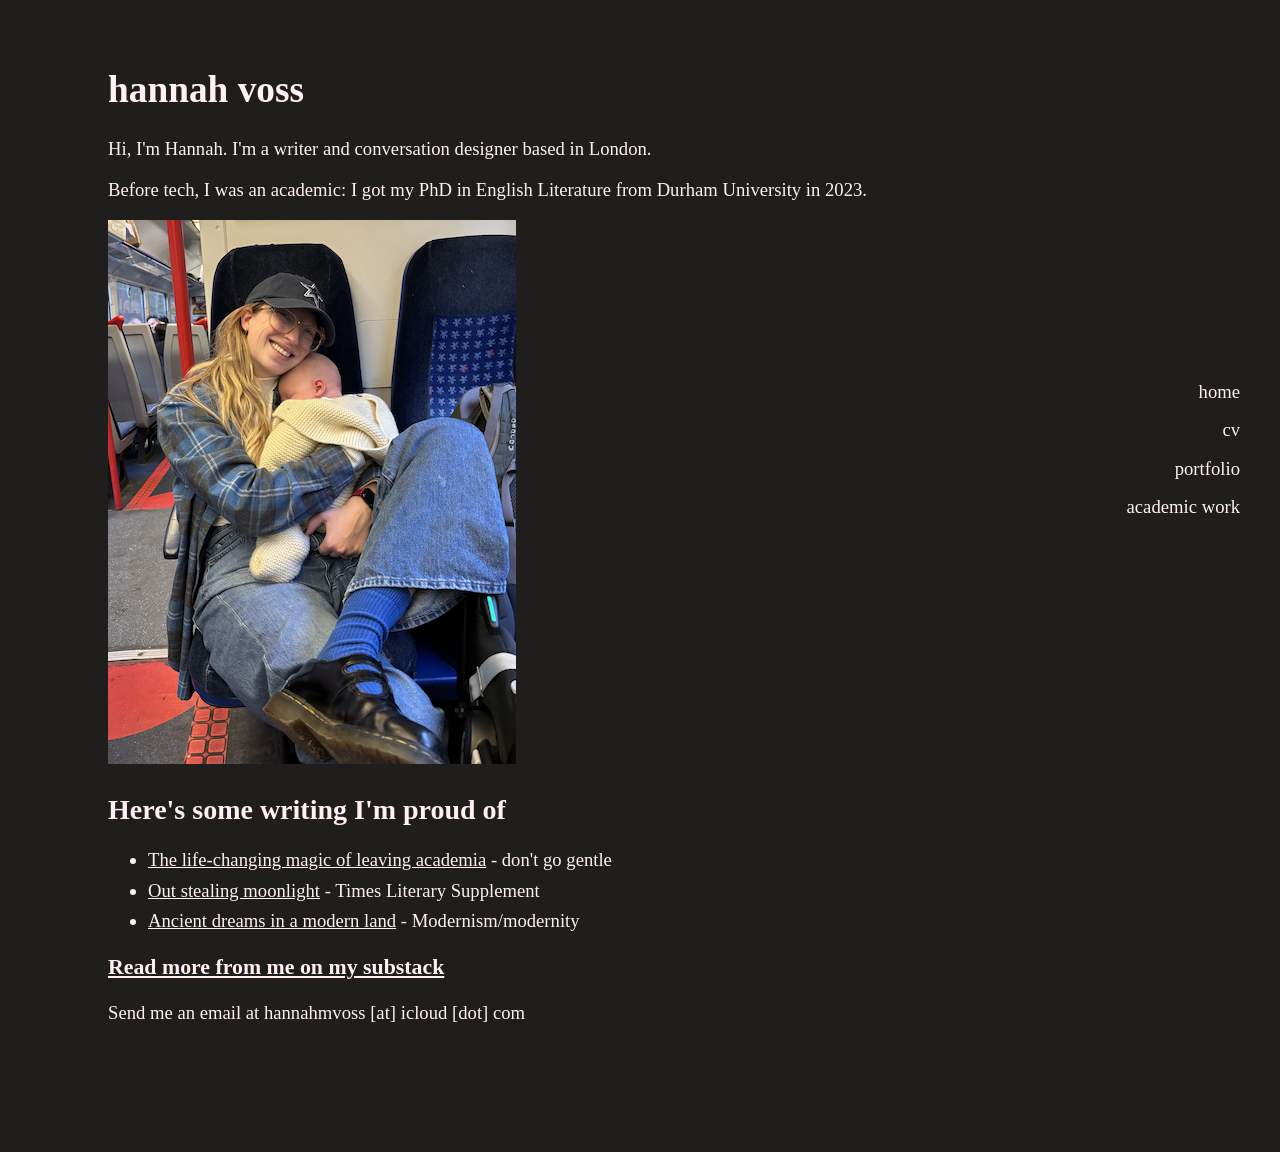
==== commit 08b1e6a7: "Update index.html" ====
--- a/index.html
+++ b/index.html
@@ -12,12 +12,13 @@
     <div class="sidebar">
       <a href="index.html">home</a>
       <a href="cv.html">cv</a>
-      <a href="portfolio.html">portfolio</a>
+      <a href="https://portfoliohmv.wordpress.com/" target="_blank" rel="noopener">portfolio</a>
       <a href="academic.html">academic work</a>
     </div>
     <div class="content">
     <h1 style="margin-top: 0;">hannah voss</h1>
     <p>Hi, I'm Hannah. I'm a writer and conversation designer based in London.</p>
+      <p>Before tech, I was an academic: I got my PhD in English Literature from Durham University in 2023.</p>
     
     <img src="IMG_5648.jpg" alt="me on the train with my son" style="width:408px;height:544px;">
     
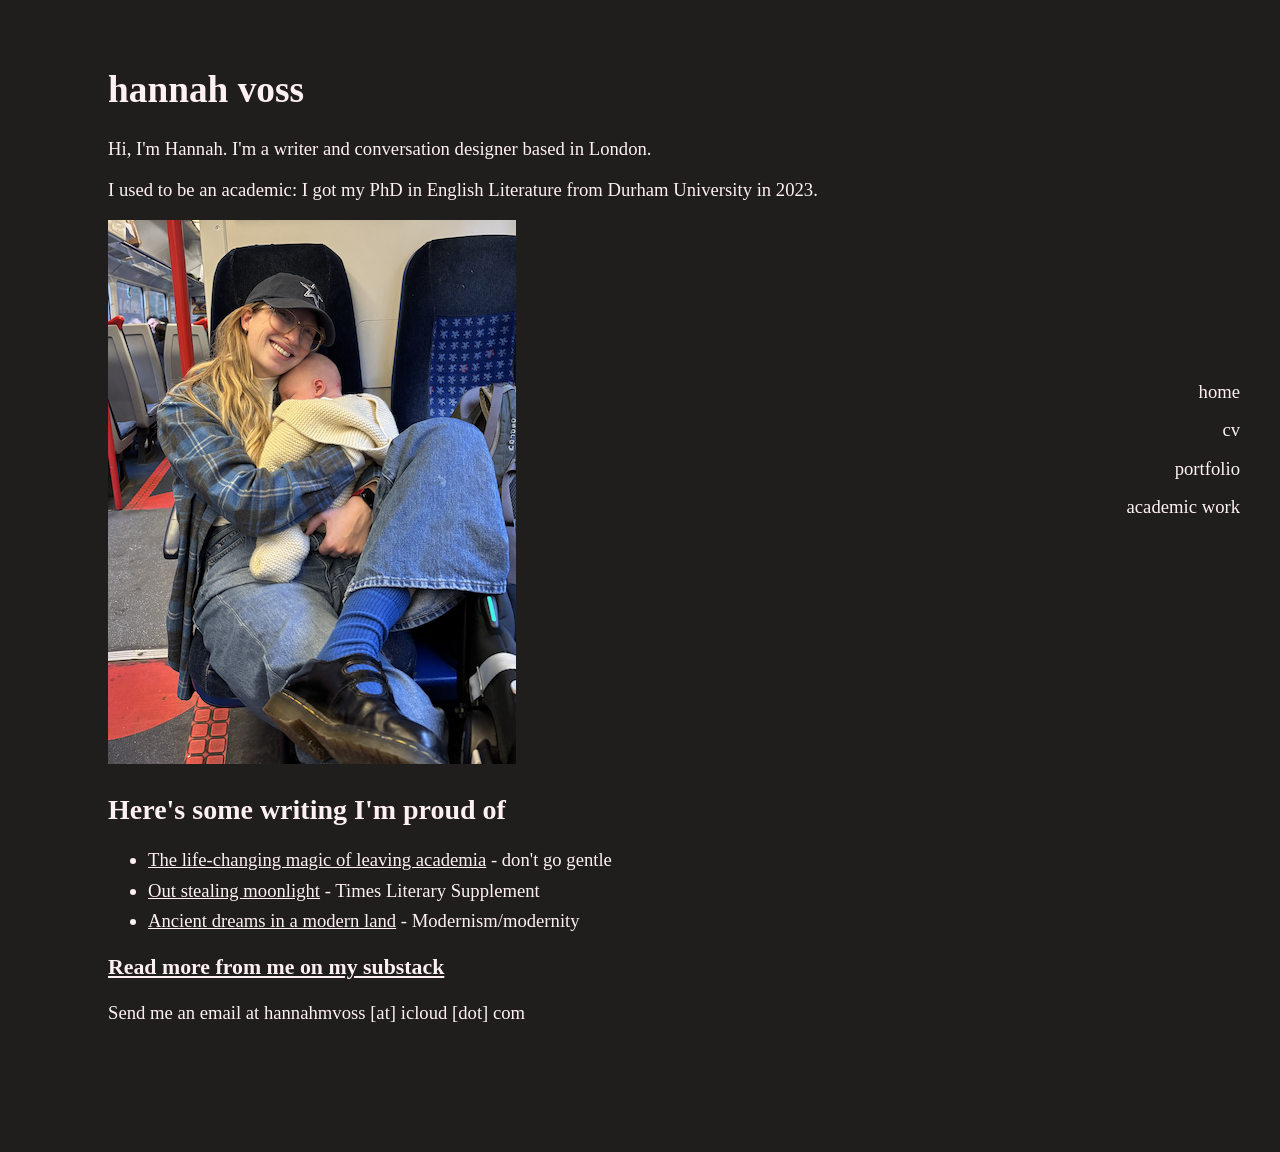
==== commit 2e480d97: "Update index.html" ====
--- a/index.html
+++ b/index.html
@@ -18,7 +18,7 @@
     <div class="content">
     <h1 style="margin-top: 0;">hannah voss</h1>
     <p>Hi, I'm Hannah. I'm a writer and conversation designer based in London.</p>
-      <p>Before tech, I was an academic: I got my PhD in English Literature from Durham University in 2023.</p>
+      <p>I used to be an academic: I got my PhD in English Literature from Durham University in 2023.</p>
     
     <img src="IMG_5648.jpg" alt="me on the train with my son" style="width:408px;height:544px;">
     
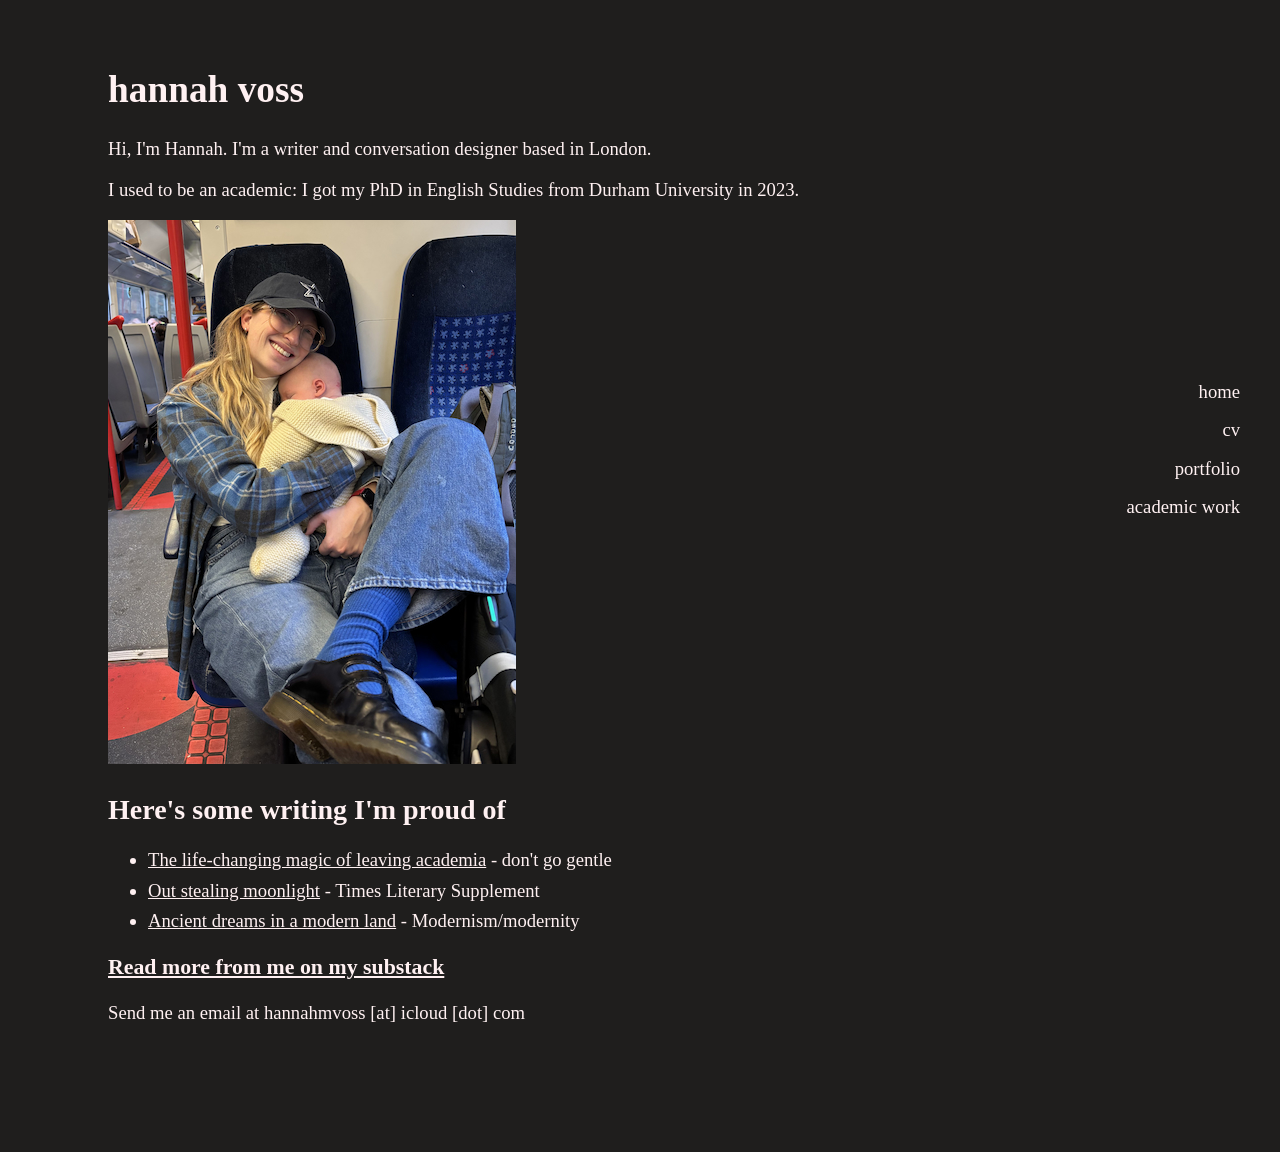
==== commit fdf8e08c: "Update index.html" ====
--- a/index.html
+++ b/index.html
@@ -18,7 +18,7 @@
     <div class="content">
     <h1 style="margin-top: 0;">hannah voss</h1>
     <p>Hi, I'm Hannah. I'm a writer and conversation designer based in London.</p>
-      <p>I used to be an academic: I got my PhD in English Literature from Durham University in 2023.</p>
+      <p>I used to be an academic: I got my PhD in English Studies from Durham University in 2023.</p>
     
     <img src="IMG_5648.jpg" alt="me on the train with my son" style="width:408px;height:544px;">
     
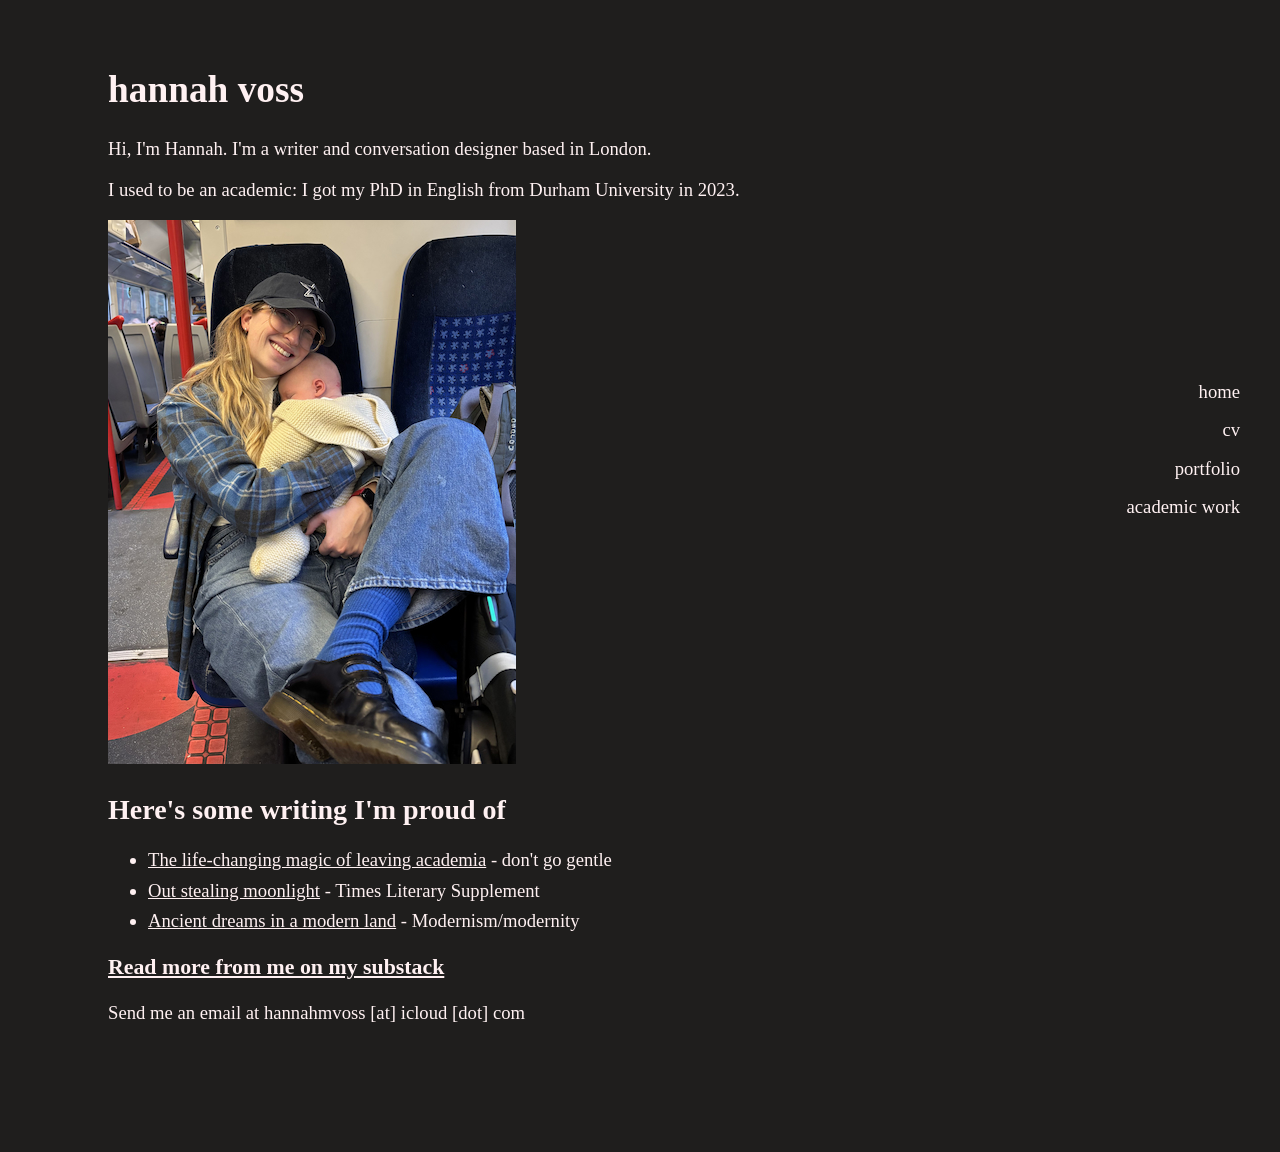
==== commit 4c5fc2d1: "Update index.html" ====
--- a/index.html
+++ b/index.html
@@ -18,7 +18,7 @@
     <div class="content">
     <h1 style="margin-top: 0;">hannah voss</h1>
     <p>Hi, I'm Hannah. I'm a writer and conversation designer based in London.</p>
-      <p>I used to be an academic: I got my PhD in English Studies from Durham University in 2023.</p>
+      <p>I used to be an academic: I got my PhD in English from Durham University in 2023.</p>
     
     <img src="IMG_5648.jpg" alt="me on the train with my son" style="width:408px;height:544px;">
     
